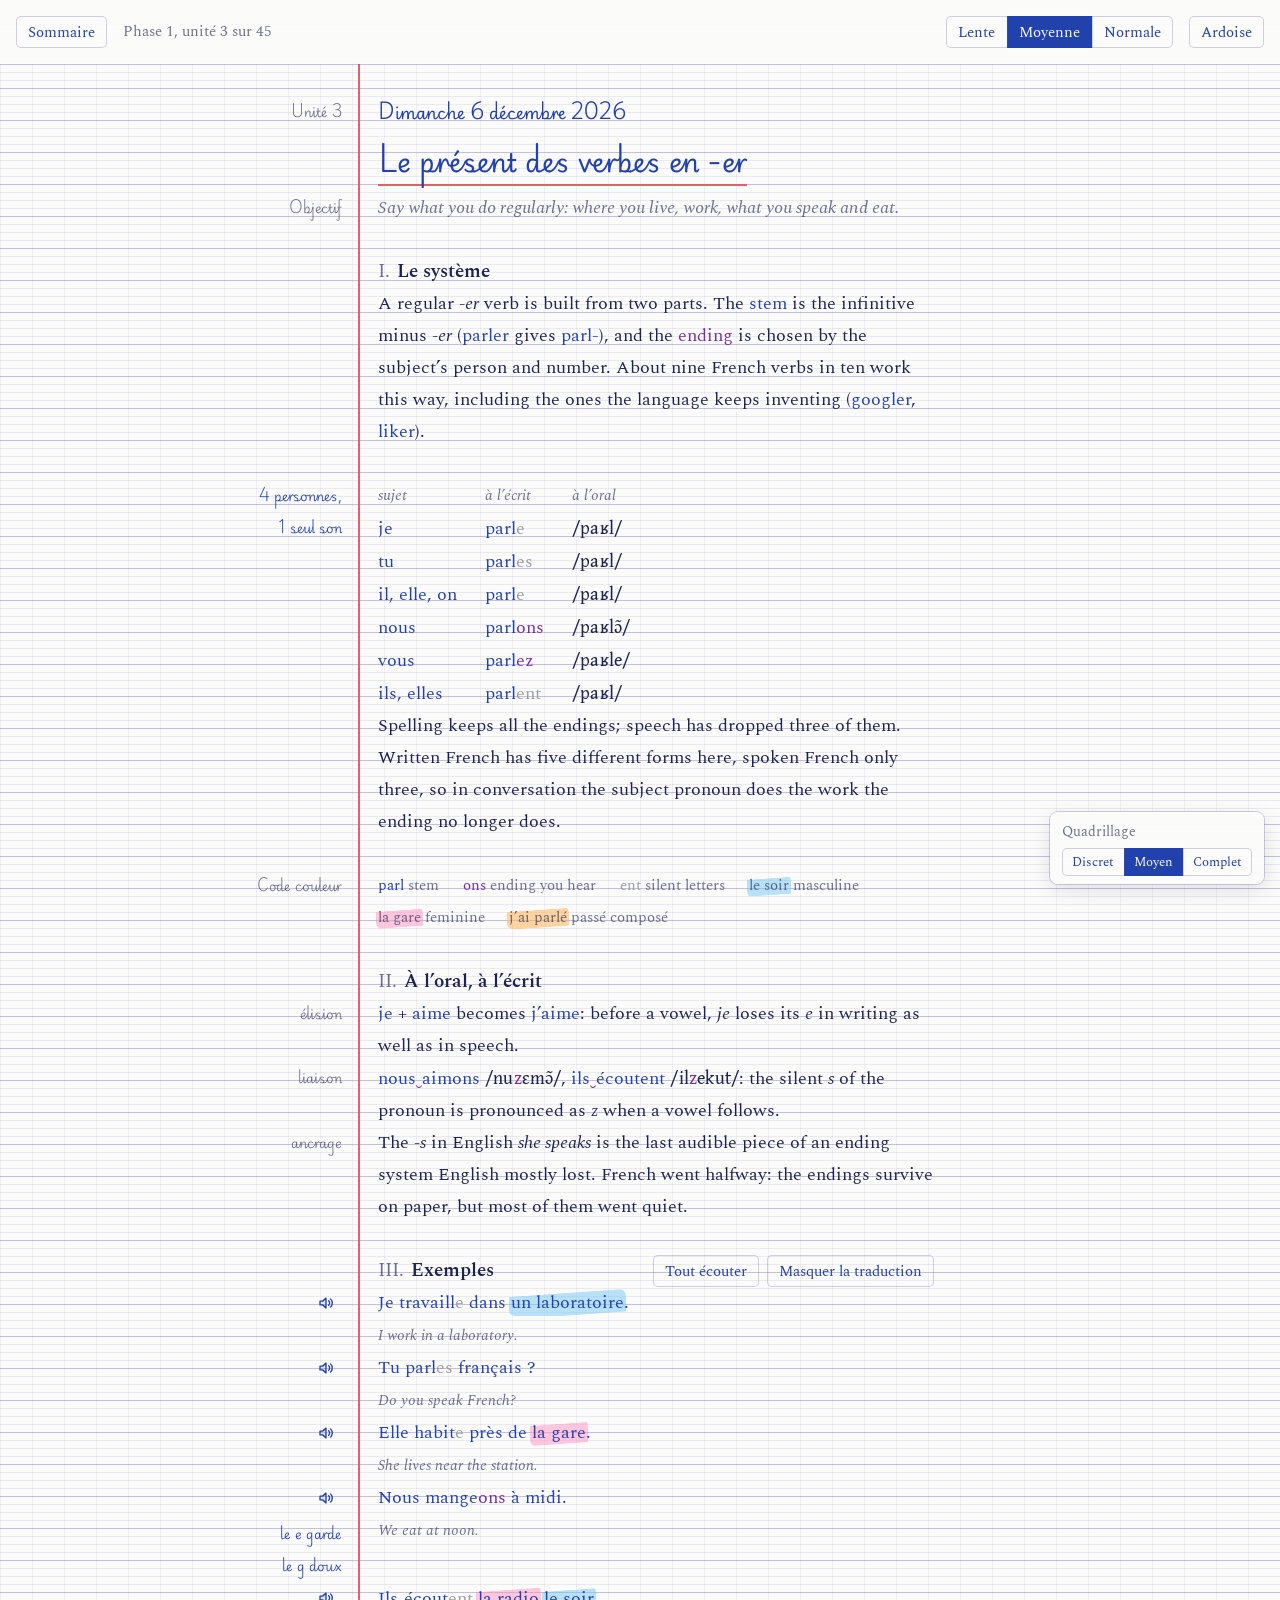
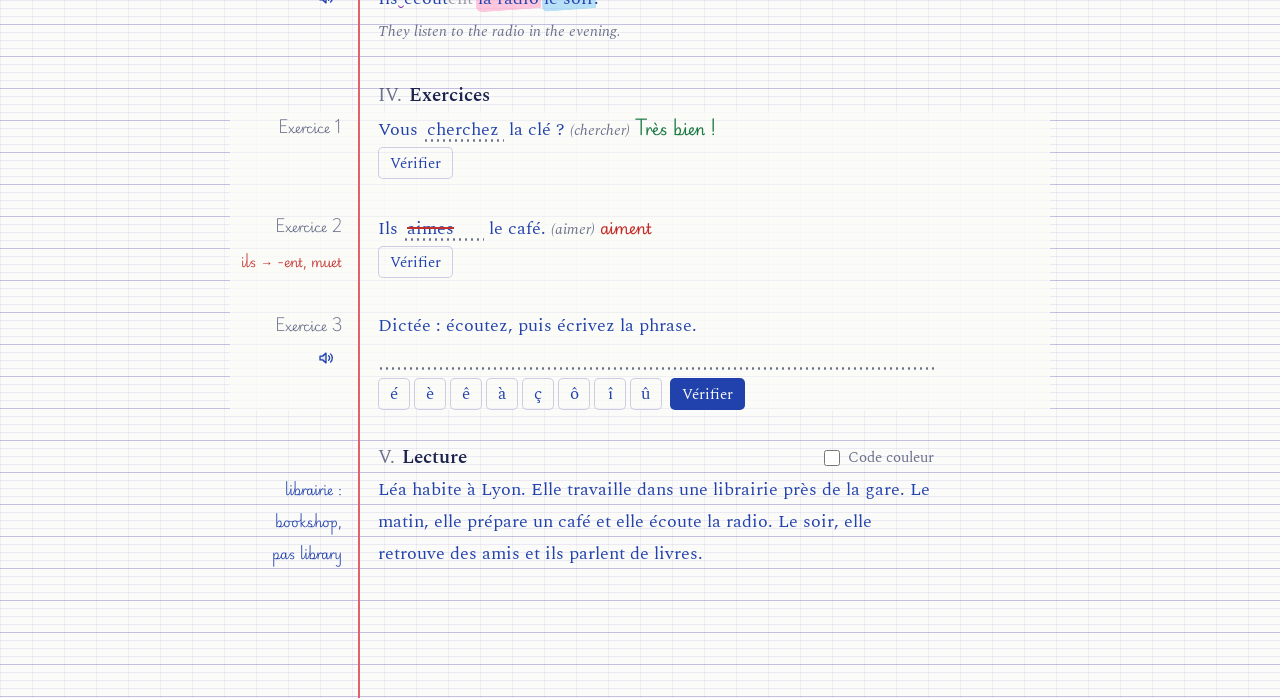
==== design/mockup.html @ 79b9ac94 "Add design system and unit mockup Cahier notebook direction from the design interview: Seyès ruling," ====
<!doctype html>
<html lang="fr">
<head>
<meta charset="utf-8">
<meta name="viewport" content="width=device-width, initial-scale=1, viewport-fit=cover">
<title>Cahier de français</title>
<meta name="claude:viewport-fit-sides" content="cover">
<link rel="preconnect" href="https://fonts.googleapis.com">
<link rel="preconnect" href="https://fonts.gstatic.com" crossorigin>
<link rel="stylesheet" href="https://fonts.googleapis.com/css2?family=Gentium+Book+Plus&family=Playwrite+FR+Moderne:wght@300;400&family=Spectral:ital,wght@0,400;0,600;1,400&display=swap">
<style>
/* Layout: one ruled notebook page. Red margin on the left holds notes and audio; the column to its right holds the lesson.
   Every vertical measure is a multiple of the 32px Seyès interval so writing sits on the ruled lines. */
:root {
  /* paper and ruling */
  --paper: #FBFBF9;
  --rule-strong: rgba(104, 94, 186, .30);
  --rule-thin: rgba(104, 94, 186, .11);
  --rule-vert: rgba(104, 94, 186, .08);
  --margin-line: #E2606A;
  --veil: rgba(251, 251, 249, .78);
  --bar: rgba(251, 251, 249, .96);
  /* inks: morphology layer */
  --ink: #1C244E;          /* blue-black: explanations in English */
  --fr: #2141AC;           /* fountain-pen blue: French text, stems */
  --end: #7A2B9E;          /* violet: endings you hear */
  --mute: #9A9CA5;         /* graphite: letters you do not hear */
  --soft: rgba(28, 36, 78, .64);
  /* corrections */
  --red: #C42F2B;
  --green: #1B7A44;
  /* highlighters: category layer */
  --hl-m: rgba(118, 198, 244, .50);
  --hl-f: rgba(255, 146, 194, .50);
  --hl-pc: rgba(255, 182, 96, .58);
  --hl-imp: rgba(150, 222, 120, .55);
  /* type */
  --cursive: "Playwrite FR Moderne", "Segoe Script", "Snell Roundhand", cursive;
  --text: "Spectral", "Iowan Old Style", Georgia, serif;
  --ipa: "Gentium Book Plus", "Charis SIL", "Doulos SIL", "Lucida Grande", serif;
  --u: 32px;               /* one Seyès interval (heavy line to heavy line) */
  --mw: 128px;             /* margin column */
  --grid-y: 24px;           /* pushes the heavy lines onto the text baseline */
}
@media (prefers-color-scheme: dark) {
  :root:not([data-theme="light"]) {
    --paper: #2C3531;
    --rule-strong: rgba(232, 238, 228, .15);
    --rule-thin: rgba(232, 238, 228, .05);
    --rule-vert: rgba(232, 238, 228, .04);
    --margin-line: rgba(255, 140, 130, .55);
    --veil: rgba(44, 53, 49, .80);
    --bar: rgba(44, 53, 49, .97);
    --ink: #E6E9E1;
    --fr: #B9D2FF;
    --end: #D6B2FF;
    --mute: #7E8A84;
    --soft: rgba(230, 233, 225, .62);
    --red: #FF8C84;
    --green: #9FE3A0;
    --hl-m: rgba(130, 200, 255, .26);
    --hl-f: rgba(255, 150, 200, .26);
    --hl-pc: rgba(255, 190, 110, .28);
    --hl-imp: rgba(150, 230, 130, .24);
    color-scheme: dark;
  }
}
:root[data-theme="dark"] {
  --paper: #2C3531;
  --rule-strong: rgba(232, 238, 228, .15);
  --rule-thin: rgba(232, 238, 228, .05);
  --rule-vert: rgba(232, 238, 228, .04);
  --margin-line: rgba(255, 140, 130, .55);
  --veil: rgba(44, 53, 49, .80);
  --bar: rgba(44, 53, 49, .97);
  --ink: #E6E9E1;
  --fr: #B9D2FF;
  --end: #D6B2FF;
  --mute: #7E8A84;
  --soft: rgba(230, 233, 225, .62);
  --red: #FF8C84;
  --green: #9FE3A0;
  --hl-m: rgba(130, 200, 255, .26);
  --hl-f: rgba(255, 150, 200, .26);
  --hl-pc: rgba(255, 190, 110, .28);
  --hl-imp: rgba(150, 230, 130, .24);
  color-scheme: dark;
}

/* ruling density */
:root[data-grid="discret"] { --rule-thin: transparent; --rule-vert: transparent; }
:root[data-grid="complet"] { --rule-thin: rgba(104, 94, 186, .17); --rule-vert: rgba(104, 94, 186, .14); }

* { box-sizing: border-box; }
body {
  margin: 0;
  background-color: var(--paper);
  background-image:
    linear-gradient(to bottom, var(--rule-strong) 1px, transparent 1px),
    linear-gradient(to bottom, var(--rule-thin) 1px, transparent 1px),
    linear-gradient(to right, var(--rule-vert) 1px, transparent 1px);
  background-size: 100% var(--u), 100% 8px, var(--u) 100%;
  background-position: 0 var(--grid-y), 0 var(--grid-y), 0 0;
  color: var(--ink);
  font: 18px/var(--u) var(--text);
  font-feature-settings: "kern", "liga";
  padding-left: max(16px, env(safe-area-inset-left, 0px));
  padding-right: max(16px, env(safe-area-inset-right, 0px));
  -webkit-font-smoothing: antialiased;
}
body::before { content: ""; position: fixed; inset: 0 0 auto; height: env(safe-area-inset-top, 0px); z-index: 10; background: var(--bar); }

/* top bar */
.bar {
  position: sticky; top: env(safe-area-inset-top, 0px); z-index: 5;
  height: calc(var(--u) * 2);
  margin-inline: calc(-1 * max(16px, env(safe-area-inset-left, 0px))) calc(-1 * max(16px, env(safe-area-inset-right, 0px)));
  padding-inline: max(16px, env(safe-area-inset-left, 0px)) max(16px, env(safe-area-inset-right, 0px));
  background: var(--bar);
  box-shadow: 0 1px 0 var(--rule-strong);
  display: flex; align-items: center; gap: 16px;
}
.bar .where { flex: 1; min-width: 0; color: var(--soft); font-size: 15px; white-space: nowrap; overflow: hidden; text-overflow: ellipsis; }
.seg { display: inline-flex; border-radius: 5px; box-shadow: inset 0 0 0 1px var(--rule-strong); }
.seg button { border-radius: 0; box-shadow: none; }
.seg button + button { box-shadow: inset 1px 0 0 var(--rule-strong); }
.seg button[aria-pressed="true"] { color: var(--paper); background: var(--fr); }

button {
  font: 15px/1 var(--text); color: var(--fr);
  height: 32px; padding: 0 12px;
  background: transparent; border: 0; border-radius: 5px;
  box-shadow: inset 0 0 0 1px var(--rule-strong);
  cursor: pointer;
}
button:hover { background: var(--hl-m); }
button:focus-visible, input:focus-visible { outline: 2px solid var(--fr); outline-offset: 2px; }
button.primary { background: var(--fr); color: var(--paper); box-shadow: none; }
button.primary:hover { filter: brightness(1.12); }

/* page */
.sheet { max-width: 820px; margin: 0 auto; position: relative; padding-block: var(--u) calc(var(--u) * 4); }
.sheet::before { content: ""; position: absolute; top: 0; bottom: 0; left: var(--mw); width: 1.5px; background: var(--margin-line); }
.row { display: grid; grid-template-columns: var(--mw) minmax(0, 1fr); }
.row > .marge { padding-right: 16px; text-align: right; }
.row > .txt { padding-left: 20px; min-width: 0; max-width: 64ch; }
.gap { height: var(--u); }

.note { font: 300 12.5px/var(--u) var(--cursive); color: var(--soft); display: block; }
.note.fr { color: var(--fr); }

.date { font: 400 16px/var(--u) var(--cursive); color: var(--fr); margin: 0; }
h1 {
  font: 400 26px/calc(var(--u) * 2) var(--cursive); color: var(--fr);
  margin: 0; text-wrap: balance;
}
h1 span { background-image: linear-gradient(var(--margin-line), var(--margin-line)); background-size: 100% 2px; background-position: 0 92%; background-repeat: no-repeat; padding-bottom: 2px; }
h2 { font: 600 19px/var(--u) var(--text); margin: 0; color: var(--ink); }
h2 .num { color: var(--soft); font-weight: 400; margin-right: .35em; }
p { margin: 0; }
p + p { margin-top: var(--u); }
em { font-style: italic; }
.lead { font-style: italic; color: var(--soft); }

/* French text and morphology inks */
.f { color: var(--fr); }
.st { color: var(--fr); }
.en { color: var(--end); }
.mu { color: var(--mute); }
.ipa { font-family: var(--ipa); color: var(--ink); letter-spacing: .01em; }
.li { color: var(--end); font-family: var(--ipa); }
/* highlighters: category layer */
.hm, .hf, .hpc, .himp {
  padding: 0 2px; margin: 0 -2px;
  border-radius: 3px 7px 4px 6px;
  -webkit-box-decoration-break: clone; box-decoration-break: clone;
}
.hm { background: linear-gradient(176deg, transparent 22%, var(--hl-m) 24%, var(--hl-m) 86%, transparent 88%); }
.hf { background: linear-gradient(176deg, transparent 22%, var(--hl-f) 24%, var(--hl-f) 86%, transparent 88%); }
.hpc { background: linear-gradient(176deg, transparent 22%, var(--hl-pc) 24%, var(--hl-pc) 86%, transparent 88%); }
.himp { background: linear-gradient(176deg, transparent 22%, var(--hl-imp) 24%, var(--hl-imp) 86%, transparent 88%); }
.plain .hm, .plain .hf { background: none; }
.plain .en, .plain .mu, .plain .st { color: inherit; }

/* paradigm table */
.tbl-wrap { overflow-x: auto; }
table { border-collapse: collapse; font-size: 18px; }
td, th { height: var(--u); padding: 0 28px 0 0; text-align: left; vertical-align: baseline; white-space: nowrap; }
th { font-weight: 400; font-style: italic; color: var(--soft); font-size: 15px; }
td.pr { color: var(--fr); }

/* legend */
.legend { display: flex; flex-wrap: wrap; column-gap: 24px; font-size: 15px; color: var(--soft); }
.legend span { white-space: nowrap; }

/* examples */
.ex .fr-line { color: var(--fr); }
.ex .gl { color: var(--soft); font-size: 15px; font-style: italic; }
.hide-gloss .gl { visibility: hidden; }
.say {
  width: 32px; padding: 0; display: inline-grid; place-items: center;
  box-shadow: none; color: var(--fr);
}
.say svg { width: 18px; height: 18px; }
.say.playing { background: var(--hl-m); }

/* exercises: quiet the ruling so the task stands out */
.calme { background: var(--veil); }
.task { color: var(--fr); }
.task .hint { color: var(--soft); font-style: italic; font-size: 15px; }
.blank {
  font: 18px/var(--u) var(--text); color: var(--fr);
  width: 9ch; height: var(--u); padding: 0 4px;
  border: 0; border-radius: 0; background: transparent;
  background-image: radial-gradient(circle, var(--soft) 1px, transparent 1.4px);
  background-size: 6px 3px; background-repeat: repeat-x; background-position: 0 25px;
}
.blank.wide { width: 100%; }
.blank.wrong { text-decoration: line-through; text-decoration-color: var(--red); text-decoration-thickness: 2px; }
.mark { font: 400 15px/var(--u) var(--cursive); white-space: nowrap; }
.mark.ok { color: var(--green); }
.mark.ko { color: var(--red); }
.mark.near { color: var(--end); }
.mark { display: inline-block; clip-path: inset(0 0 0 0); }
.mark.writing { animation: write .7s steps(14, end) both; }
@keyframes write { from { clip-path: inset(0 100% 0 0); } to { clip-path: inset(0 0 0 0); } }
@media (prefers-reduced-motion: reduce) { .mark.writing { animation: none; } }
.marge .mark { font-size: 12.5px; font-weight: 300; display: block; white-space: normal; line-height: var(--u); }
.actions { display: flex; flex-wrap: wrap; gap: 8px; align-items: center; height: auto; }
.accents { display: flex; flex-wrap: wrap; gap: 4px; }
.accents button { width: 32px; padding: 0; font-size: 17px; }

/* reading */
.reading { color: var(--fr); }
.toggle { font-size: 15px; color: var(--soft); display: inline-flex; gap: 8px; align-items: center; cursor: pointer; }
.toggle input { accent-color: var(--fr); width: 16px; height: 16px; margin: 0; }

/* mockup settings */
.reglages {
  position: fixed; z-index: 6;
  right: max(16px, env(safe-area-inset-right, 0px));
  bottom: calc(16px + env(safe-area-inset-bottom, 0px));
  background: var(--bar); border-radius: 8px;
  box-shadow: 0 0 0 1px var(--rule-strong), 0 6px 20px rgba(20, 24, 50, .12);
  padding: 8px 12px; display: flex; flex-direction: column; gap: 4px;
  font-size: 14px; line-height: 24px; color: var(--soft);
}
.reglages .seg button { font-size: 13px; height: 28px; padding: 0 10px; }

@media (max-width: 640px) {
  :root { --mw: 0px; }
  body { font-size: 17px; }
  .sheet::before { left: -4px; }
  .row { grid-template-columns: minmax(0, 1fr); }
  .row > .txt { padding-left: 8px; }
  .row > .marge { grid-row: 1; text-align: left; padding: 0 0 0 8px; }
  .row > .marge:empty { display: none; }
  .reglages { position: static; margin: 0 0 var(--u); width: max-content; max-width: 100%; }
  .bar .where { display: none; }
  .bar { gap: 8px; }
  .bar button { padding: 0 9px; font-size: 14px; }
  h1 { font-size: 22px; }
}
</style>
</head>
<body>
<header class="bar">
  <button id="sommaire" type="button" title="Liste des unités">Sommaire</button>
  <span class="where">Phase 1, unité 3 sur 45</span>
  <div class="seg" role="group" aria-label="Vitesse de lecture">
    <button type="button" data-rate="0.7" aria-pressed="false">Lente</button>
    <button type="button" data-rate="0.85" aria-pressed="true">Moyenne</button>
    <button type="button" data-rate="1" aria-pressed="false">Normale</button>
  </div>
  <button id="theme" type="button">Ardoise</button>
</header>

<main class="sheet">
  <div class="row"><div class="marge"><span class="note">Unité 3</span></div><div class="txt"><p class="date" id="date">Vendredi 6 novembre 2026</p></div></div>
  <div class="row"><div class="marge"></div><div class="txt"><h1><span>Le présent des verbes en -er</span></h1></div></div>
  <div class="row"><div class="marge"><span class="note">Objectif</span></div><div class="txt"><p class="lead">Say what you do regularly: where you live, work, what you speak and eat.</p></div></div>

  <div class="gap"></div>
  <div class="row"><div class="marge"></div><div class="txt"><h2><span class="num">I.</span>Le système</h2></div></div>
  <div class="row"><div class="marge"></div><div class="txt">
    <p>A regular <em>-er</em> verb is built from two parts. The <span class="st">stem</span> is the infinitive minus <em>-er</em> (<span class="f">parler</span> gives <span class="st">parl-</span>), and the <span class="en">ending</span> is chosen by the subject’s person and number. About nine French verbs in ten work this way, including the ones the language keeps inventing (<span class="f">googler</span>, <span class="f">liker</span>).</p>
  </div></div>
  <div class="gap"></div>
  <div class="row"><div class="marge"><span class="note fr">4 personnes,<br>1 seul son</span></div><div class="txt">
    <div class="tbl-wrap"><table>
      <thead><tr><th scope="col">sujet</th><th scope="col">à l’écrit</th><th scope="col">à l’oral</th></tr></thead>
      <tbody>
        <tr><td class="pr">je</td><td><span class="st">parl</span><span class="mu">e</span></td><td class="ipa">/paʁl/</td></tr>
        <tr><td class="pr">tu</td><td><span class="st">parl</span><span class="mu">es</span></td><td class="ipa">/paʁl/</td></tr>
        <tr><td class="pr">il, elle, on</td><td><span class="st">parl</span><span class="mu">e</span></td><td class="ipa">/paʁl/</td></tr>
        <tr><td class="pr">nous</td><td><span class="st">parl</span><span class="en">ons</span></td><td class="ipa">/paʁlɔ̃/</td></tr>
        <tr><td class="pr">vous</td><td><span class="st">parl</span><span class="en">ez</span></td><td class="ipa">/paʁle/</td></tr>
        <tr><td class="pr">ils, elles</td><td><span class="st">parl</span><span class="mu">ent</span></td><td class="ipa">/paʁl/</td></tr>
      </tbody>
    </table></div>
  </div></div>
  <div class="row"><div class="marge"></div><div class="txt">
    <p>Spelling keeps all the endings; speech has dropped three of them. Written French has five different forms here, spoken French only three, so in conversation the subject pronoun does the work the ending no longer does.</p>
  </div></div>
  <div class="gap"></div>
  <div class="row"><div class="marge"><span class="note">Code couleur</span></div><div class="txt">
    <div class="legend">
      <span><span class="st">parl</span> stem</span>
      <span><span class="en">ons</span> ending you hear</span>
      <span><span class="mu">ent</span> silent letters</span>
      <span><span class="hm">le soir</span> masculine</span>
      <span><span class="hf">la gare</span> feminine</span>
      <span><span class="hpc">j’ai parlé</span> passé composé</span>
    </div>
  </div></div>

  <div class="gap"></div>
  <div class="row"><div class="marge"></div><div class="txt"><h2><span class="num">II.</span>À l’oral, à l’écrit</h2></div></div>
  <div class="row"><div class="marge"><span class="note">élision</span></div><div class="txt">
    <p><span class="f">je</span> + <span class="f">aime</span> becomes <span class="f">j’aime</span>: before a vowel, <em>je</em> loses its <em>e</em> in writing as well as in speech.</p>
  </div></div>
  <div class="row"><div class="marge"><span class="note">liaison</span></div><div class="txt">
    <p><span class="f">nous<span class="li">‿</span>aimons</span> <span class="ipa">/nu<span class="li">z</span>ɛmɔ̃/</span>, <span class="f">ils<span class="li">‿</span>écoutent</span> <span class="ipa">/il<span class="li">z</span>ekut/</span>: the silent <em>s</em> of the pronoun is pronounced as <em>z</em> when a vowel follows.</p>
  </div></div>
  <div class="row"><div class="marge"><span class="note">ancrage</span></div><div class="txt">
    <p>The <em>-s</em> in English <em>she speaks</em> is the last audible piece of an ending system English mostly lost. French went halfway: the endings survive on paper, but most of them went quiet.</p>
  </div></div>

  <div class="gap"></div>
  <div class="row"><div class="marge"></div><div class="txt" style="display:flex;flex-wrap:wrap;gap:12px;align-items:center;justify-content:space-between">
    <h2><span class="num">III.</span>Exemples</h2>
    <span style="display:flex;gap:8px"><button type="button" id="ecouter-tout">Tout écouter</button><button type="button" id="gloss">Masquer la traduction</button></span>
  </div></div>
  <div id="exemples">
    <div class="row ex"><div class="marge"><button class="say" type="button" aria-label="Écouter"></button></div><div class="txt">
      <span class="fr-line" data-say>Je <span class="st">travaill</span><span class="mu">e</span> dans <span class="hm">un laboratoire</span>.</span><br><span class="gl">I work in a laboratory.</span></div></div>
    <div class="row ex"><div class="marge"><button class="say" type="button" aria-label="Écouter"></button></div><div class="txt">
      <span class="fr-line" data-say>Tu <span class="st">parl</span><span class="mu">es</span> français ?</span><br><span class="gl">Do you speak French?</span></div></div>
    <div class="row ex"><div class="marge"><button class="say" type="button" aria-label="Écouter"></button></div><div class="txt">
      <span class="fr-line" data-say>Elle <span class="st">habit</span><span class="mu">e</span> près de <span class="hf">la gare</span>.</span><br><span class="gl">She lives near the station.</span></div></div>
    <div class="row ex"><div class="marge"><button class="say" type="button" aria-label="Écouter"></button><span class="note fr">le e garde<br>le g doux</span></div><div class="txt">
      <span class="fr-line" data-say>Nous <span class="st">mange</span><span class="en">ons</span> à midi.</span><br><span class="gl">We eat at noon.</span></div></div>
    <div class="row ex"><div class="marge"><button class="say" type="button" aria-label="Écouter"></button></div><div class="txt">
      <span class="fr-line" data-say>Ils<span class="li">‿</span><span class="st">écout</span><span class="mu">ent</span> <span class="hf">la radio</span> <span class="hm">le soir</span>.</span><br><span class="gl">They listen to the radio in the evening.</span></div></div>
  </div>

  <div class="gap"></div>
  <div class="row"><div class="marge"></div><div class="txt"><h2><span class="num">IV.</span>Exercices</h2></div></div>
  <div class="calme">
    <div class="row"><div class="marge"><span class="note">Exercice 1</span></div><div class="txt">
      <div class="task">Vous <input class="blank" id="q1" aria-label="Réponse, exercice 1" value="cherchez" autocomplete="off" spellcheck="false"> la clé ? <span class="hint">(chercher)</span> <span id="r1"></span></div>
    </div></div>
    <div class="row"><div class="marge" id="m1"></div><div class="txt"><div class="actions"><button type="button" data-check="1">Vérifier</button></div></div></div>
    <div class="gap"></div>
    <div class="row"><div class="marge"><span class="note">Exercice 2</span></div><div class="txt">
      <div class="task">Ils <input class="blank" id="q2" aria-label="Réponse, exercice 2" value="aimes" autocomplete="off" spellcheck="false"> le café. <span class="hint">(aimer)</span> <span id="r2"></span></div>
    </div></div>
    <div class="row"><div class="marge" id="m2"></div><div class="txt"><div class="actions"><button type="button" data-check="2">Vérifier</button></div></div></div>
    <div class="gap"></div>
    <div class="row"><div class="marge"><span class="note">Exercice 3</span></div><div class="txt">
      <div class="task">Dictée : écoutez, puis écrivez la phrase.</div>
    </div></div>
    <div class="row"><div class="marge"><button class="say" type="button" id="dictee-say" aria-label="Écouter la dictée"></button></div><div class="txt">
      <input class="blank wide" id="q3" aria-label="Réponse, dictée" placeholder="" autocomplete="off" spellcheck="false">
    </div></div>
    <div class="row"><div class="marge" id="m3"></div><div class="txt">
      <div class="actions"><div class="accents" aria-label="Accents">
        <button type="button">é</button><button type="button">è</button><button type="button">ê</button><button type="button">à</button><button type="button">ç</button><button type="button">ô</button><button type="button">î</button><button type="button">û</button>
      </div><button type="button" class="primary" data-check="3">Vérifier</button><span id="r3"></span></div>
    </div></div>
  </div>

  <div class="gap"></div>
  <div class="row"><div class="marge"></div><div class="txt" style="display:flex;flex-wrap:wrap;gap:12px;align-items:center;justify-content:space-between">
    <h2><span class="num">V.</span>Lecture</h2>
    <label class="toggle"><input type="checkbox" id="code-lecture"> Code couleur</label>
  </div></div>
  <div class="row"><div class="marge"><span class="note fr">librairie :<br>bookshop,<br>pas library</span></div><div class="txt">
    <p class="reading plain" id="lecture">Léa <span class="st">habit</span><span class="mu">e</span> à Lyon. Elle <span class="st">travaill</span><span class="mu">e</span> dans <span class="hf">une librairie</span> près de <span class="hf">la gare</span>. <span class="hm">Le matin</span>, elle <span class="st">prépar</span><span class="mu">e</span> <span class="hm">un café</span> et elle <span class="st">écout</span><span class="mu">e</span> <span class="hf">la radio</span>. <span class="hm">Le soir</span>, elle <span class="st">retrouv</span><span class="mu">e</span> des amis et ils <span class="st">parl</span><span class="mu">ent</span> de livres.</p>
  </div></div>
</main>

<div class="reglages" aria-label="Réglages de la maquette">
  <span>Quadrillage</span>
  <div class="seg" role="group" aria-label="Quadrillage">
    <button type="button" data-grid="discret" aria-pressed="false">Discret</button>
    <button type="button" data-grid="moyen" aria-pressed="true">Moyen</button>
    <button type="button" data-grid="complet" aria-pressed="false">Complet</button>
  </div>
</div>

<script>
(function () {
  var root = document.documentElement;
  var speaker = '<svg viewBox="0 0 24 24" fill="none" stroke="currentColor" stroke-width="1.8" stroke-linecap="round" stroke-linejoin="round" aria-hidden="true"><path d="M4 9.5h3.5L12 5.5v13l-4.5-4H4z" fill="currentColor" fill-opacity=".12"/><path d="M15.5 9a4 4 0 0 1 0 6"/><path d="M18 6.5a7.5 7.5 0 0 1 0 11"/></svg>';
  document.querySelectorAll('.say').forEach(function (b) { b.innerHTML = speaker; });

  /* date, written the French way */
  var jours = ['dimanche','lundi','mardi','mercredi','jeudi','vendredi','samedi'];
  var mois = ['janvier','février','mars','avril','mai','juin','juillet','août','septembre','octobre','novembre','décembre'];
  var d = new Date();
  var j = jours[d.getDay()];
  document.getElementById('date').textContent = j.charAt(0).toUpperCase() + j.slice(1) + ' ' + (d.getDate() === 1 ? '1er' : d.getDate()) + ' ' + mois[d.getMonth()] + ' ' + d.getFullYear();

  /* theme */
  var themeBtn = document.getElementById('theme');
  function isDark() {
    var t = root.getAttribute('data-theme');
    if (t) return t === 'dark';
    return window.matchMedia && window.matchMedia('(prefers-color-scheme: dark)').matches;
  }
  function syncTheme() { themeBtn.textContent = isDark() ? 'Cahier' : 'Ardoise'; }
  themeBtn.addEventListener('click', function () { root.setAttribute('data-theme', isDark() ? 'light' : 'dark'); syncTheme(); });
  syncTheme();

  /* grid density */
  document.querySelectorAll('[data-grid]').forEach(function (b) {
    b.addEventListener('click', function () {
      root.setAttribute('data-grid', b.dataset.grid);
      document.querySelectorAll('[data-grid]').forEach(function (o) { o.setAttribute('aria-pressed', String(o === b)); });
    });
  });

  /* speech */
  var rate = 0.85, voice = null;
  function pickVoice() {
    if (!('speechSynthesis' in window)) return;
    var vs = speechSynthesis.getVoices().filter(function (v) { return /^fr/i.test(v.lang); });
    voice = vs.find(function (v) { return v.lang === 'fr-FR' && /premium|enhanced|amélie|thomas|google/i.test(v.name); })
         || vs.find(function (v) { return v.lang === 'fr-FR'; }) || vs[0] || null;
  }
  if ('speechSynthesis' in window) { pickVoice(); speechSynthesis.onvoiceschanged = pickVoice; }
  function say(text, btn, onend) {
    if (!('speechSynthesis' in window)) { return; }
    speechSynthesis.cancel();
    var u = new SpeechSynthesisUtterance(text);
    u.lang = 'fr-FR'; u.rate = rate; if (voice) u.voice = voice;
    if (btn) { btn.classList.add('playing'); }
    u.onend = u.onerror = function () { if (btn) btn.classList.remove('playing'); if (onend) onend(); };
    speechSynthesis.speak(u);
  }
  document.querySelectorAll('[data-rate]').forEach(function (b) {
    b.addEventListener('click', function () {
      rate = parseFloat(b.dataset.rate);
      document.querySelectorAll('[data-rate]').forEach(function (o) { o.setAttribute('aria-pressed', String(o === b)); });
    });
  });
  var lines = Array.prototype.slice.call(document.querySelectorAll('#exemples .row'));
  lines.forEach(function (row) {
    var btn = row.querySelector('.say'), line = row.querySelector('[data-say]');
    btn.addEventListener('click', function () { say(line.textContent.replace('‿', ' '), btn); });
  });
  document.getElementById('ecouter-tout').addEventListener('click', function () {
    var i = 0;
    (function next() {
      if (i >= lines.length) return;
      var row = lines[i++];
      say(row.querySelector('[data-say]').textContent.replace('‿', ' '), row.querySelector('.say'), function () { setTimeout(next, 700); });
    })();
  });
  var glossBtn = document.getElementById('gloss');
  glossBtn.addEventListener('click', function () {
    var ex = document.getElementById('exemples');
    ex.classList.toggle('hide-gloss');
    glossBtn.textContent = ex.classList.contains('hide-gloss') ? 'Afficher la traduction' : 'Masquer la traduction';
  });
  var dictee = 'Nous écoutons la radio le soir.';
  document.getElementById('dictee-say').addEventListener('click', function () { say(dictee, this); });

  /* reading colour code */
  document.getElementById('code-lecture').addEventListener('change', function () {
    document.getElementById('lecture').classList.toggle('plain', !this.checked);
  });

  /* accent bar writes into the last focused answer */
  var lastInput = document.getElementById('q3');
  document.querySelectorAll('.blank').forEach(function (i) { i.addEventListener('focus', function () { lastInput = i; }); });
  document.querySelectorAll('.accents button').forEach(function (b) {
    b.addEventListener('mousedown', function (e) { e.preventDefault(); });
    b.addEventListener('click', function () {
      var i = lastInput, s = i.selectionStart == null ? i.value.length : i.selectionStart, e = i.selectionEnd == null ? s : i.selectionEnd;
      i.value = i.value.slice(0, s) + b.textContent + i.value.slice(e);
      i.focus(); i.setSelectionRange(s + 1, s + 1);
    });
  });

  /* answer checking: exact, accents only, or wrong */
  function norm(s) { return s.normalize('NFC').toLowerCase().replace(/[’`]/g, "'").replace(/\s+([?!.,;:])/g, '$1').replace(/[.!?…]+$/, '').replace(/\s+/g, ' ').trim(); }
  function bare(s) { return s.normalize('NFD').replace(/[̀-ͯ]/g, ''); }
  var items = {
    1: { ok: ['cherchez'], note: '' },
    2: { ok: ['aiment'], note: 'ils → -ent, muet' },
    3: { ok: [dictee], note: 'nous → -ons' }
  };
  function verdict(val, ok) {
    var v = norm(val);
    if (ok.some(function (a) { return norm(a) === v; })) return 'ok';
    if (ok.some(function (a) { return bare(norm(a)) === bare(v); })) return 'near';
    return 'ko';
  }
  function show(n, animate) {
    var input = document.getElementById('q' + n), res = document.getElementById('r' + n), m = document.getElementById('m' + n);
    var it = items[n], v = verdict(input.value, it.ok);
    input.classList.toggle('wrong', v === 'ko');
    var cls = 'mark ' + v + (animate ? ' writing' : '');
    if (v === 'ok') { res.innerHTML = '<span class="' + cls + '">Très bien !</span>'; m.innerHTML = ''; }
    else if (v === 'near') { res.innerHTML = '<span class="' + cls + '">Presque : ' + it.ok[0] + '</span>'; m.innerHTML = '<span class="mark near">attention aux accents</span>'; }
    else { res.innerHTML = '<span class="' + cls + '">' + it.ok[0] + '</span>'; m.innerHTML = it.note ? '<span class="mark ko">' + it.note + '</span>' : ''; }
  }
  document.querySelectorAll('[data-check]').forEach(function (b) {
    b.addEventListener('click', function () {
      var n = b.dataset.check, input = document.getElementById('q' + n);
      if (!input.value.trim()) { document.getElementById('r' + n).innerHTML = '<span class="mark near">Écrivez une réponse d’abord.</span>'; input.focus(); return; }
      show(n, true);
    });
    var n = b.dataset.check, input = document.getElementById('q' + n);
    input.addEventListener('keydown', function (e) { if (e.key === 'Enter') b.click(); });
  });
  show(1, false); show(2, false);
})();
</script>
</body>
</html>
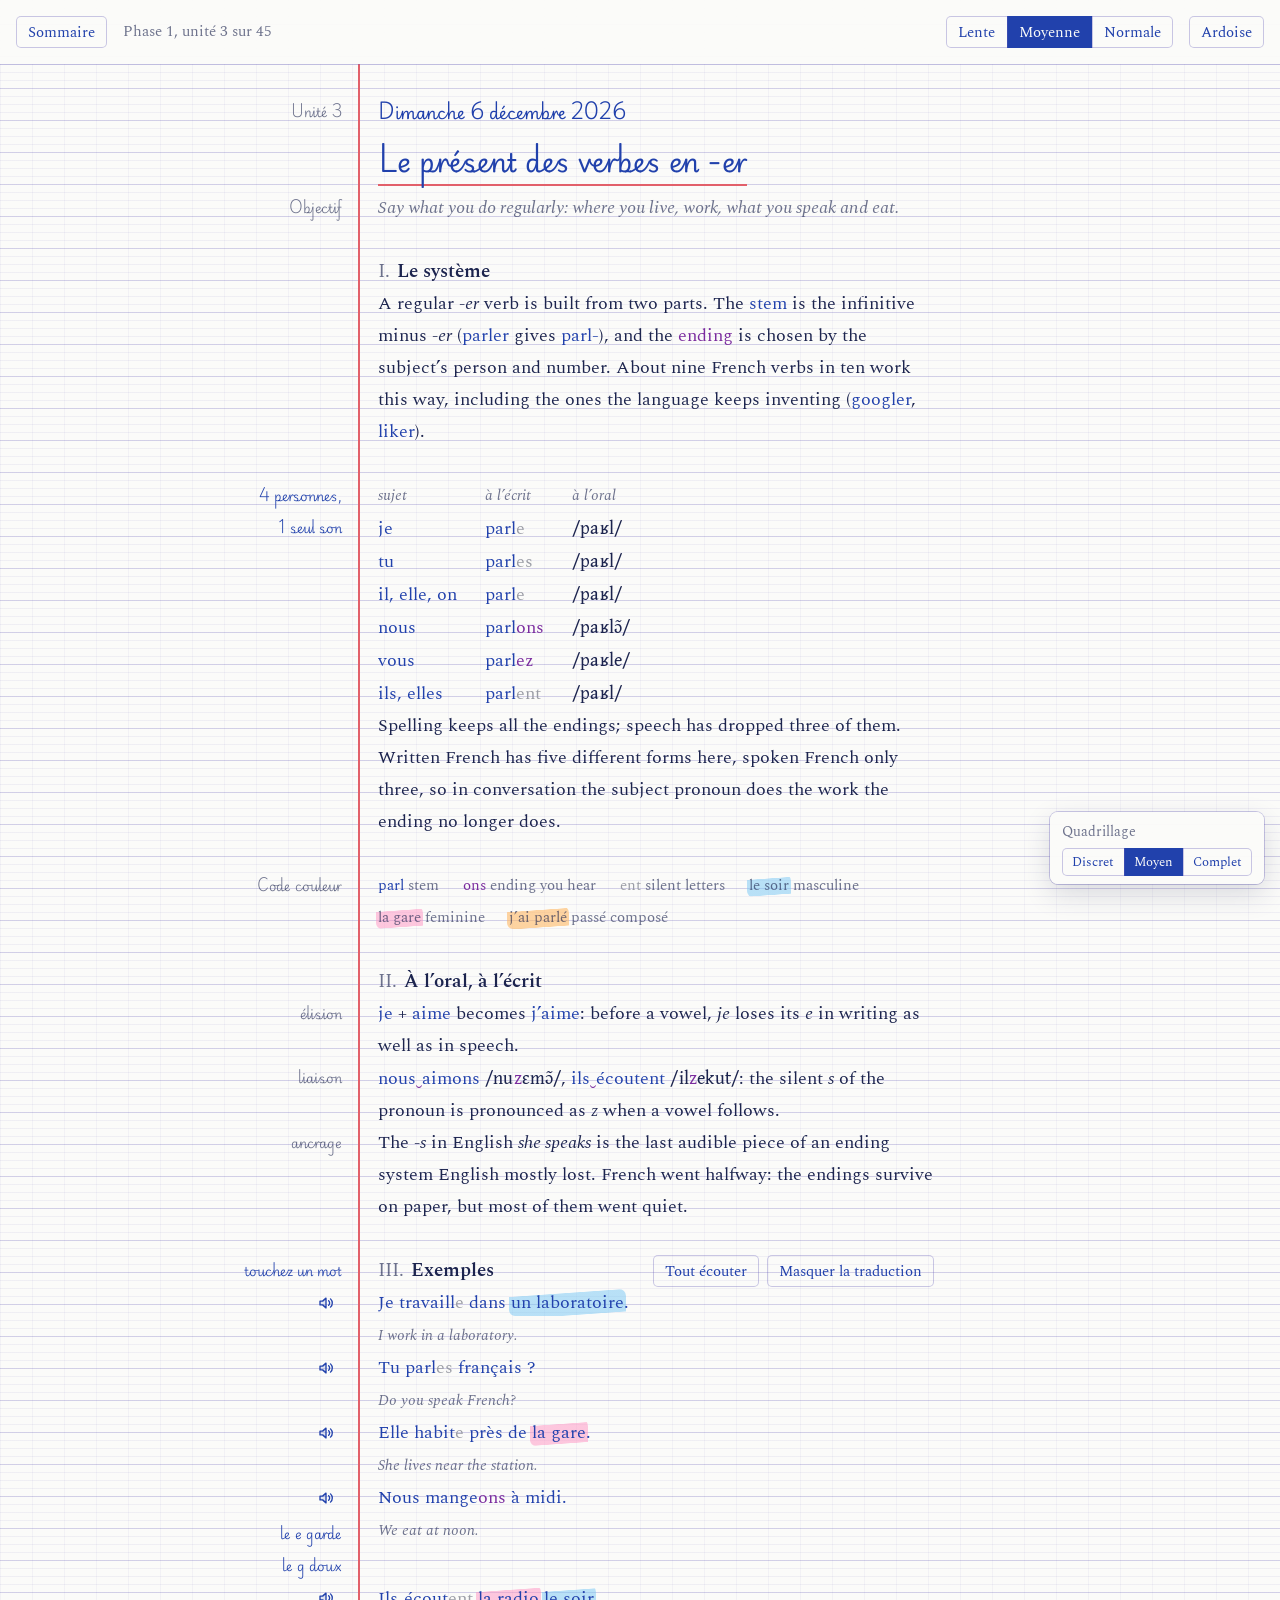
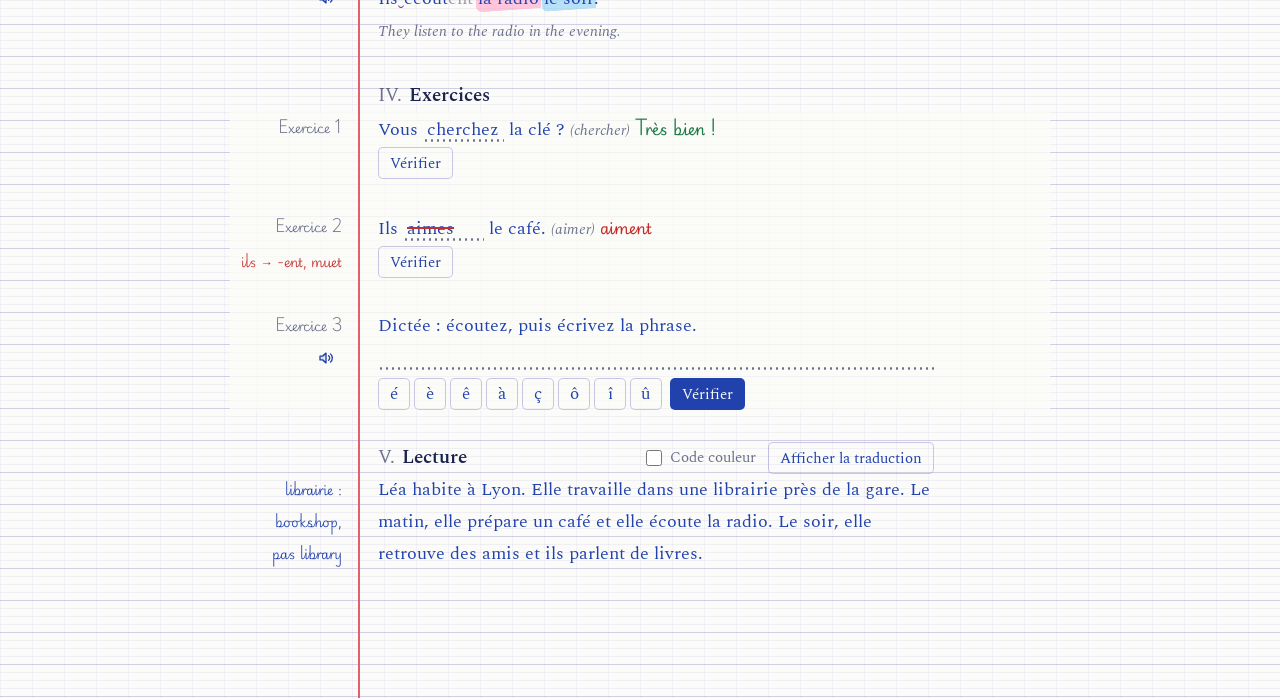
==== commit 7b2bebaa: "Build v0.1: overview, study page and units F1 to 3 - Study page (index.html, assets/): overview of t" ====
--- a/design/mockup.html
+++ b/design/mockup.html
@@ -3,7 +3,7 @@
 <head>
 <meta charset="utf-8">
 <meta name="viewport" content="width=device-width, initial-scale=1, viewport-fit=cover">
-<title>Cahier de français</title>
+<title>Maquette du cahier</title>
 <meta name="claude:viewport-fit-sides" content="cover">
 <link rel="preconnect" href="https://fonts.googleapis.com">
 <link rel="preconnect" href="https://fonts.gstatic.com" crossorigin>
@@ -14,12 +14,17 @@
 :root {
   /* paper and ruling */
   --paper: #FBFBF9;
-  --rule-strong: rgba(104, 94, 186, .30);
-  --rule-thin: rgba(104, 94, 186, .11);
-  --rule-vert: rgba(104, 94, 186, .08);
+  --rule-strong: rgba(104, 94, 186, .22);
+  --rule-thin: rgba(104, 94, 186, .08);
+  --rule-vert: rgba(104, 94, 186, .06);
+  --rule-thin-full: rgba(104, 94, 186, .13);
+  --rule-vert-full: rgba(104, 94, 186, .11);
   --margin-line: #E2606A;
   --veil: rgba(251, 251, 249, .78);
   --bar: rgba(251, 251, 249, .96);
+  --ctl: rgba(104, 94, 186, .34);         /* outlines of controls */
+  --card: #FFFFFF;                         /* fiche bristol */
+  --shadow: 0 10px 28px rgba(28, 36, 78, .16), 0 1px 0 rgba(28, 36, 78, .06);
   /* inks: morphology layer */
   --ink: #1C244E;          /* blue-black: explanations in English */
   --fr: #2141AC;           /* fountain-pen blue: French text, stems */
@@ -44,13 +49,18 @@
 }
 @media (prefers-color-scheme: dark) {
   :root:not([data-theme="light"]) {
-    --paper: #2C3531;
+    --paper: #1C2220;
     --rule-strong: rgba(232, 238, 228, .15);
     --rule-thin: rgba(232, 238, 228, .05);
     --rule-vert: rgba(232, 238, 228, .04);
+    --rule-thin-full: rgba(232, 238, 228, .09);
+    --rule-vert-full: rgba(232, 238, 228, .08);
     --margin-line: rgba(255, 140, 130, .55);
-    --veil: rgba(44, 53, 49, .80);
-    --bar: rgba(44, 53, 49, .97);
+    --veil: rgba(28, 34, 32, .82);
+    --bar: rgba(28, 34, 32, .97);
+    --ctl: rgba(232, 238, 228, .24);
+    --card: #262D2A;
+    --shadow: 0 12px 32px rgba(0, 0, 0, .55), 0 0 0 1px rgba(232, 238, 228, .08);
     --ink: #E6E9E1;
     --fr: #B9D2FF;
     --end: #D6B2FF;
@@ -58,21 +68,26 @@
     --soft: rgba(230, 233, 225, .62);
     --red: #FF8C84;
     --green: #9FE3A0;
-    --hl-m: rgba(130, 200, 255, .26);
-    --hl-f: rgba(255, 150, 200, .26);
-    --hl-pc: rgba(255, 190, 110, .28);
-    --hl-imp: rgba(150, 230, 130, .24);
+    --hl-m: rgba(130, 200, 255, .30);
+    --hl-f: rgba(255, 150, 200, .30);
+    --hl-pc: rgba(255, 190, 110, .32);
+    --hl-imp: rgba(150, 230, 130, .28);
     color-scheme: dark;
   }
 }
 :root[data-theme="dark"] {
-  --paper: #2C3531;
+  --paper: #1C2220;
   --rule-strong: rgba(232, 238, 228, .15);
   --rule-thin: rgba(232, 238, 228, .05);
   --rule-vert: rgba(232, 238, 228, .04);
+  --rule-thin-full: rgba(232, 238, 228, .09);
+  --rule-vert-full: rgba(232, 238, 228, .08);
   --margin-line: rgba(255, 140, 130, .55);
-  --veil: rgba(44, 53, 49, .80);
-  --bar: rgba(44, 53, 49, .97);
+  --veil: rgba(28, 34, 32, .82);
+  --bar: rgba(28, 34, 32, .97);
+  --ctl: rgba(232, 238, 228, .24);
+  --card: #262D2A;
+  --shadow: 0 12px 32px rgba(0, 0, 0, .55), 0 0 0 1px rgba(232, 238, 228, .08);
   --ink: #E6E9E1;
   --fr: #B9D2FF;
   --end: #D6B2FF;
@@ -80,18 +95,19 @@
   --soft: rgba(230, 233, 225, .62);
   --red: #FF8C84;
   --green: #9FE3A0;
-  --hl-m: rgba(130, 200, 255, .26);
-  --hl-f: rgba(255, 150, 200, .26);
-  --hl-pc: rgba(255, 190, 110, .28);
-  --hl-imp: rgba(150, 230, 130, .24);
+  --hl-m: rgba(130, 200, 255, .30);
+  --hl-f: rgba(255, 150, 200, .30);
+  --hl-pc: rgba(255, 190, 110, .32);
+  --hl-imp: rgba(150, 230, 130, .28);
   color-scheme: dark;
 }
 
 /* ruling density */
 :root[data-grid="discret"] { --rule-thin: transparent; --rule-vert: transparent; }
-:root[data-grid="complet"] { --rule-thin: rgba(104, 94, 186, .17); --rule-vert: rgba(104, 94, 186, .14); }
+:root[data-grid="complet"] { --rule-thin: var(--rule-thin-full); --rule-vert: var(--rule-vert-full); }
 
 * { box-sizing: border-box; }
+[hidden] { display: none !important; }
 body {
   margin: 0;
   background-color: var(--paper);
@@ -117,20 +133,20 @@
   margin-inline: calc(-1 * max(16px, env(safe-area-inset-left, 0px))) calc(-1 * max(16px, env(safe-area-inset-right, 0px)));
   padding-inline: max(16px, env(safe-area-inset-left, 0px)) max(16px, env(safe-area-inset-right, 0px));
   background: var(--bar);
-  box-shadow: 0 1px 0 var(--rule-strong);
+  box-shadow: 0 1px 0 var(--ctl);
   display: flex; align-items: center; gap: 16px;
 }
 .bar .where { flex: 1; min-width: 0; color: var(--soft); font-size: 15px; white-space: nowrap; overflow: hidden; text-overflow: ellipsis; }
-.seg { display: inline-flex; border-radius: 5px; box-shadow: inset 0 0 0 1px var(--rule-strong); }
+.seg { display: inline-flex; border-radius: 5px; box-shadow: inset 0 0 0 1px var(--ctl); }
 .seg button { border-radius: 0; box-shadow: none; }
-.seg button + button { box-shadow: inset 1px 0 0 var(--rule-strong); }
+.seg button + button { box-shadow: inset 1px 0 0 var(--ctl); }
 .seg button[aria-pressed="true"] { color: var(--paper); background: var(--fr); }
 
 button {
   font: 15px/1 var(--text); color: var(--fr);
   height: 32px; padding: 0 12px;
   background: transparent; border: 0; border-radius: 5px;
-  box-shadow: inset 0 0 0 1px var(--rule-strong);
+  box-shadow: inset 0 0 0 1px var(--ctl);
   cursor: pointer;
 }
 button:hover { background: var(--hl-m); }
@@ -235,13 +251,51 @@
 .toggle { font-size: 15px; color: var(--soft); display: inline-flex; gap: 8px; align-items: center; cursor: pointer; }
 .toggle input { accent-color: var(--fr); width: 16px; height: 16px; margin: 0; }
 
+/* word fiches: tap any French word for meaning and analysis */
+.w { cursor: pointer; border-radius: 2px; }
+@media (hover: hover) { .w:hover { text-decoration: underline dotted; text-decoration-color: var(--soft); text-underline-offset: 5px; } }
+.w.on { text-decoration: underline solid; text-decoration-color: var(--fr); text-decoration-thickness: 1.5px; text-underline-offset: 5px; }
+.w:focus-visible { outline: 2px solid var(--fr); outline-offset: 1px; }
+.fiche {
+  position: absolute; z-index: 8;
+  width: 320px; max-width: calc(100vw - 32px);
+  background: var(--card);
+  border-radius: 4px; box-shadow: var(--shadow);
+  padding: 14px 16px 16px; color: var(--ink);
+  font: 15px/24px var(--text);
+}
+.fiche::before { content: ""; position: absolute; inset: 0 0 auto; height: 6px; border-radius: 4px 4px 0 0; background: var(--band, var(--ctl)); }
+.fiche:not([hidden]) { animation: fiche-in .14s ease-out; }
+@keyframes fiche-in { from { opacity: 0; transform: translateY(-4px); } }
+@media (prefers-reduced-motion: reduce) { .fiche:not([hidden]) { animation: none; } }
+.fiche-head { display: flex; align-items: center; gap: 2px; }
+.fiche-mot { flex: 1; min-width: 0; font: 400 22px/32px var(--text); color: var(--fr); overflow-wrap: anywhere; }
+.fiche-x { width: 32px; padding: 0; box-shadow: none; color: var(--soft); font-size: 22px; }
+.fiche p { margin: 0; }
+.fiche-a { color: var(--soft); }
+.fiche-en { font-size: 17px; color: var(--ink); }
+.fiche-n { font-style: italic; color: var(--soft); font-size: 14px; }
+.fiche-actions { display: flex; flex-wrap: wrap; gap: 8px; margin-top: 12px; }
+.fiche-actions button { font-size: 14px; }
+.fiche-ph { margin-top: 8px; color: var(--ink); font-style: italic; }
+@media (max-width: 640px) {
+  .fiche {
+    position: fixed; left: 0 !important; right: 0; top: auto !important; bottom: 0;
+    width: auto; max-width: none; border-radius: 12px 12px 0 0;
+    padding-left: max(16px, env(safe-area-inset-left, 0px));
+    padding-right: max(16px, env(safe-area-inset-right, 0px));
+    padding-bottom: calc(16px + env(safe-area-inset-bottom, 0px));
+  }
+  .fiche::before { border-radius: 12px 12px 0 0; }
+}
+
 /* mockup settings */
 .reglages {
   position: fixed; z-index: 6;
   right: max(16px, env(safe-area-inset-right, 0px));
   bottom: calc(16px + env(safe-area-inset-bottom, 0px));
   background: var(--bar); border-radius: 8px;
-  box-shadow: 0 0 0 1px var(--rule-strong), 0 6px 20px rgba(20, 24, 50, .12);
+  box-shadow: 0 0 0 1px var(--ctl), var(--shadow);
   padding: 8px 12px; display: flex; flex-direction: column; gap: 4px;
   font-size: 14px; line-height: 24px; color: var(--soft);
 }
@@ -265,12 +319,12 @@
 </head>
 <body>
 <header class="bar">
-  <button id="sommaire" type="button" title="Liste des unités">Sommaire</button>
+  <button id="sommaire" type="button" title="Contents: all units">Sommaire</button>
   <span class="where">Phase 1, unité 3 sur 45</span>
   <div class="seg" role="group" aria-label="Vitesse de lecture">
-    <button type="button" data-rate="0.7" aria-pressed="false">Lente</button>
-    <button type="button" data-rate="0.85" aria-pressed="true">Moyenne</button>
-    <button type="button" data-rate="1" aria-pressed="false">Normale</button>
+    <button type="button" data-rate="0.7" aria-pressed="false" title="Slow">Lente</button>
+    <button type="button" data-rate="0.85" aria-pressed="true" title="Medium speed">Moyenne</button>
+    <button type="button" data-rate="1" aria-pressed="false" title="Normal speed">Normale</button>
   </div>
   <button id="theme" type="button">Ardoise</button>
 </header>
@@ -327,9 +381,9 @@
   </div></div>
 
   <div class="gap"></div>
-  <div class="row"><div class="marge"></div><div class="txt" style="display:flex;flex-wrap:wrap;gap:12px;align-items:center;justify-content:space-between">
+  <div class="row"><div class="marge"><span class="note fr">touchez un mot</span></div><div class="txt" style="display:flex;flex-wrap:wrap;gap:12px;align-items:center;justify-content:space-between">
     <h2><span class="num">III.</span>Exemples</h2>
-    <span style="display:flex;gap:8px"><button type="button" id="ecouter-tout">Tout écouter</button><button type="button" id="gloss">Masquer la traduction</button></span>
+    <span style="display:flex;gap:8px"><button type="button" id="ecouter-tout" title="Play all examples">Tout écouter</button><button type="button" id="gloss" title="Hide or show the English">Masquer la traduction</button></span>
   </div></div>
   <div id="exemples">
     <div class="row ex"><div class="marge"><button class="say" type="button" aria-label="Écouter"></button></div><div class="txt">
@@ -350,12 +404,12 @@
     <div class="row"><div class="marge"><span class="note">Exercice 1</span></div><div class="txt">
       <div class="task">Vous <input class="blank" id="q1" aria-label="Réponse, exercice 1" value="cherchez" autocomplete="off" spellcheck="false"> la clé ? <span class="hint">(chercher)</span> <span id="r1"></span></div>
     </div></div>
-    <div class="row"><div class="marge" id="m1"></div><div class="txt"><div class="actions"><button type="button" data-check="1">Vérifier</button></div></div></div>
+    <div class="row"><div class="marge" id="m1"></div><div class="txt"><div class="actions"><button type="button" data-check="1" title="Check">Vérifier</button></div></div></div>
     <div class="gap"></div>
     <div class="row"><div class="marge"><span class="note">Exercice 2</span></div><div class="txt">
       <div class="task">Ils <input class="blank" id="q2" aria-label="Réponse, exercice 2" value="aimes" autocomplete="off" spellcheck="false"> le café. <span class="hint">(aimer)</span> <span id="r2"></span></div>
     </div></div>
-    <div class="row"><div class="marge" id="m2"></div><div class="txt"><div class="actions"><button type="button" data-check="2">Vérifier</button></div></div></div>
+    <div class="row"><div class="marge" id="m2"></div><div class="txt"><div class="actions"><button type="button" data-check="2" title="Check">Vérifier</button></div></div></div>
     <div class="gap"></div>
     <div class="row"><div class="marge"><span class="note">Exercice 3</span></div><div class="txt">
       <div class="task">Dictée : écoutez, puis écrivez la phrase.</div>
@@ -366,27 +420,38 @@
     <div class="row"><div class="marge" id="m3"></div><div class="txt">
       <div class="actions"><div class="accents" aria-label="Accents">
         <button type="button">é</button><button type="button">è</button><button type="button">ê</button><button type="button">à</button><button type="button">ç</button><button type="button">ô</button><button type="button">î</button><button type="button">û</button>
-      </div><button type="button" class="primary" data-check="3">Vérifier</button><span id="r3"></span></div>
+      </div><button type="button" class="primary" data-check="3" title="Check">Vérifier</button><span id="r3"></span></div>
     </div></div>
   </div>
 
   <div class="gap"></div>
   <div class="row"><div class="marge"></div><div class="txt" style="display:flex;flex-wrap:wrap;gap:12px;align-items:center;justify-content:space-between">
     <h2><span class="num">V.</span>Lecture</h2>
-    <label class="toggle"><input type="checkbox" id="code-lecture"> Code couleur</label>
+    <span style="display:flex;flex-wrap:wrap;gap:12px;align-items:center"><label class="toggle" title="Colour code"><input type="checkbox" id="code-lecture"> Code couleur</label><button type="button" id="lecture-tr" title="Show or hide the English">Afficher la traduction</button></span>
   </div></div>
   <div class="row"><div class="marge"><span class="note fr">librairie :<br>bookshop,<br>pas library</span></div><div class="txt">
-    <p class="reading plain" id="lecture">Léa <span class="st">habit</span><span class="mu">e</span> à Lyon. Elle <span class="st">travaill</span><span class="mu">e</span> dans <span class="hf">une librairie</span> près de <span class="hf">la gare</span>. <span class="hm">Le matin</span>, elle <span class="st">prépar</span><span class="mu">e</span> <span class="hm">un café</span> et elle <span class="st">écout</span><span class="mu">e</span> <span class="hf">la radio</span>. <span class="hm">Le soir</span>, elle <span class="st">retrouv</span><span class="mu">e</span> des amis et ils <span class="st">parl</span><span class="mu">ent</span> de livres.</p>
+    <p class="reading plain" id="lecture"><span class="s" data-en="Léa lives in Lyon.">Léa <span class="st">habit</span><span class="mu">e</span> à Lyon.</span> <span class="s" data-en="She works in a bookshop near the station.">Elle <span class="st">travaill</span><span class="mu">e</span> dans <span class="hf">une librairie</span> près de <span class="hf">la gare</span>.</span> <span class="s" data-en="In the morning, she makes a coffee and listens to the radio."><span class="hm">Le matin</span>, elle <span class="st">prépar</span><span class="mu">e</span> <span class="hm">un café</span> et elle <span class="st">écout</span><span class="mu">e</span> <span class="hf">la radio</span>.</span> <span class="s" data-en="In the evening, she meets up with friends and they talk about books."><span class="hm">Le soir</span>, elle <span class="st">retrouv</span><span class="mu">e</span> des amis et ils <span class="st">parl</span><span class="mu">ent</span> de livres.</span></p>
+    <p class="gl" id="lecture-en" hidden style="color:var(--soft);font-style:italic">Léa lives in Lyon. She works in a bookshop near the station. In the morning, she makes a coffee and listens to the radio. In the evening, she meets up with friends and they talk about books.</p>
   </div></div>
 </main>
 
 <div class="reglages" aria-label="Réglages de la maquette">
   <span>Quadrillage</span>
   <div class="seg" role="group" aria-label="Quadrillage">
-    <button type="button" data-grid="discret" aria-pressed="false">Discret</button>
-    <button type="button" data-grid="moyen" aria-pressed="true">Moyen</button>
-    <button type="button" data-grid="complet" aria-pressed="false">Complet</button>
+    <button type="button" data-grid="discret" aria-pressed="false" title="Faint">Discret</button>
+    <button type="button" data-grid="moyen" aria-pressed="true" title="Medium">Moyen</button>
+    <button type="button" data-grid="complet" aria-pressed="false" title="Full">Complet</button>
   </div>
+</div>
+
+<div class="fiche" id="fiche" role="dialog" aria-labelledby="fiche-mot" tabindex="-1" hidden>
+  <div class="fiche-head"><span class="fiche-mot" id="fiche-mot"></span><button class="say" type="button" id="fiche-say" aria-label="Écouter le mot" title="Hear the word"></button><button class="fiche-x" type="button" id="fiche-x" aria-label="Fermer" title="Close">×</button></div>
+  <p class="fiche-l" id="fiche-l"></p>
+  <p class="fiche-a" id="fiche-a"></p>
+  <p class="fiche-en" id="fiche-en"></p>
+  <p class="fiche-n" id="fiche-n"></p>
+  <p class="fiche-ph" id="fiche-ph" hidden></p>
+  <div class="fiche-actions"><button type="button" id="fiche-phrase" title="Translate the whole sentence">Traduire la phrase</button><button type="button" id="fiche-rev" aria-pressed="false" title="Add this word to your review queue">Ajouter à la révision</button></div>
 </div>
 
 <script>
@@ -409,7 +474,7 @@
     if (t) return t === 'dark';
     return window.matchMedia && window.matchMedia('(prefers-color-scheme: dark)').matches;
   }
-  function syncTheme() { themeBtn.textContent = isDark() ? 'Cahier' : 'Ardoise'; }
+  function syncTheme() { themeBtn.textContent = isDark() ? 'Cahier' : 'Ardoise'; themeBtn.title = isDark() ? 'Switch to the notebook (light)' : 'Switch to the slate (dark)'; }
   themeBtn.addEventListener('click', function () { root.setAttribute('data-theme', isDark() ? 'light' : 'dark'); syncTheme(); });
   syncTheme();
 
@@ -448,14 +513,22 @@
   var lines = Array.prototype.slice.call(document.querySelectorAll('#exemples .row'));
   lines.forEach(function (row) {
     var btn = row.querySelector('.say'), line = row.querySelector('[data-say]');
-    btn.addEventListener('click', function () { say(line.textContent.replace('‿', ' '), btn); });
-  });
-  document.getElementById('ecouter-tout').addEventListener('click', function () {
-    var i = 0;
+    btn.addEventListener('click', function () { if (playing) stopAll(); say(line.textContent.replace(/‿/g, ' '), btn); });
+  });
+  var allBtn = document.getElementById('ecouter-tout'), playing = 0;
+  function stopAll() {
+    playing = 0; allBtn.textContent = 'Tout écouter'; allBtn.setAttribute('aria-pressed', 'false');
+    if ('speechSynthesis' in window) speechSynthesis.cancel();
+  }
+  allBtn.addEventListener('click', function () {
+    if (playing) { stopAll(); return; }
+    var run = playing = Date.now(), i = 0;
+    allBtn.textContent = 'Arrêter'; allBtn.setAttribute('aria-pressed', 'true');
     (function next() {
-      if (i >= lines.length) return;
+      if (playing !== run) return;
+      if (i >= lines.length) { stopAll(); return; }
       var row = lines[i++];
-      say(row.querySelector('[data-say]').textContent.replace('‿', ' '), row.querySelector('.say'), function () { setTimeout(next, 700); });
+      say(row.querySelector('[data-say]').textContent.replace(/‿/g, ' '), row.querySelector('.say'), function () { if (playing === run) setTimeout(next, 700); });
     })();
   });
   var glossBtn = document.getElementById('gloss');
@@ -516,6 +589,225 @@
     var n = b.dataset.check, input = document.getElementById('q' + n);
     input.addEventListener('keydown', function (e) { if (e.key === 'Enter') b.click(); });
   });
+  /* ---------- fiches: lexicon (authored, never machine-translated) ---------- */
+  /* key, dictionary form, category, gender, analysis, English, note */
+  var L = [
+    ["le", "le", "article défini", "m", "masculin singulier", "the", "Becomes l’ before a vowel. Also an object pronoun (him, it), unit 19."],
+    ["la", "la", "article défini", "f", "féminin singulier", "the", "Becomes l’ before a vowel."],
+    ["l'", "le, la", "article défini", "", "élidé devant une voyelle", "the", "Elision hides the gender: learn the noun with un or une."],
+    ["un", "un", "article indéfini", "m", "masculin singulier", "a, an", ""],
+    ["une", "une", "article indéfini", "f", "féminin singulier", "a, an", ""],
+    ["des", "des", "article", "", "pluriel de un, une; ou de + les", "some; of the", "Often not translated: des amis, friends. In «des verbes», it is de + les."],
+    ["de", "de", "préposition", "", "", "of, from", "près de: near. parler de: talk about."],
+    ["à", "à", "préposition", "", "", "at, to, in", "à midi: at noon. à Lyon: in Lyon."],
+    ["dans", "dans", "préposition", "", "", "in, inside", ""],
+    ["près", "près", "adverbe", "", "", "near, close", "près de + noun: near (something)."],
+    ["et", "et", "conjonction", "", "", "and", "The t is never pronounced, not even before a vowel."],
+    ["en", "en", "préposition", "", "", "in", "les verbes en -er: verbs ending in -er. Also a pronoun, unit 21."],
+    ["sur", "sur", "préposition", "", "", "on; out of", "3 sur 45: 3 out of 45."],
+    ["pas", "pas", "adverbe de négation", "", "", "not", "ne ... pas wraps the verb, unit 2."],
+    ["je", "je", "pronom sujet", "", "1re personne du singulier", "I", "Becomes j’ before a vowel."],
+    ["j'", "je", "pronom sujet", "", "élidé devant une voyelle", "I", ""],
+    ["tu", "tu", "pronom sujet", "", "2e personne du singulier, familier", "you", "For one person you know well. vous is formal or plural."],
+    ["il", "il", "pronom sujet", "m", "3e personne du singulier", "he, it", ""],
+    ["elle", "elle", "pronom sujet", "f", "3e personne du singulier", "she, it", "Also «it» for a feminine noun: la gare, elle est loin."],
+    ["on", "on", "pronom sujet", "", "3e personne du singulier", "we (spoken), one, people", "In speech on usually replaces nous: on parle, we speak."],
+    ["nous", "nous", "pronom sujet", "", "1re personne du pluriel", "we", ""],
+    ["vous", "vous", "pronom sujet", "", "2e personne du pluriel, ou politesse", "you", ""],
+    ["ils", "ils", "pronom sujet", "m", "3e personne du pluriel", "they", "Masculine or mixed group. Sounds like il unless a liaison follows: ils‿écoutent /ilz‿ekut/."],
+    ["elles", "elles", "pronom sujet", "f", "3e personne du pluriel", "they (all feminine)", ""],
+    ["parler", "parler", "verbe en -er", "", "infinitif", "to speak, to talk", ""],
+    ["parle", "parler", "verbe en -er", "", "présent : je, il, elle, on", "speak, speaks", ""],
+    ["parles", "parler", "verbe en -er", "", "présent : tu", "speak", "The -es is silent: /paʁl/."],
+    ["parlons", "parler", "verbe en -er", "", "présent : nous", "speak", "-ons is heard: /paʁlɔ̃/."],
+    ["parlez", "parler", "verbe en -er", "", "présent : vous", "speak", "-ez is heard: /paʁle/."],
+    ["parlent", "parler", "verbe en -er", "", "présent : ils, elles", "speak, talk", "The -ent is silent: /paʁl/."],
+    ["travaille", "travailler", "verbe en -er", "", "présent : je, il, elle, on", "work, works", ""],
+    ["habite", "habiter", "verbe en -er", "", "présent : je, il, elle, on", "live, lives", "The h is silent, so je becomes j’: j’habite."],
+    ["mangeons", "manger", "verbe en -er", "", "présent : nous", "eat", "The e keeps the g soft /ʒ/ before o: mangeons, not mangons."],
+    ["écoutent", "écouter", "verbe en -er", "", "présent : ils, elles", "listen to", "No preposition: écouter la radio, listen to the radio."],
+    ["écoute", "écouter", "verbe en -er", "", "présent : je, il, elle, on", "listen to, listens to", ""],
+    ["prépare", "préparer", "verbe en -er", "", "présent : je, il, elle, on", "prepares, makes", "préparer un café: make a coffee."],
+    ["retrouve", "retrouver", "verbe en -er", "", "présent : je, il, elle, on", "meets up with", "Literally re- + trouver, to find again."],
+    ["aime", "aimer", "verbe en -er", "", "présent : je, il, elle, on", "like, love", ""],
+    ["aimons", "aimer", "verbe en -er", "", "présent : nous", "like, love", ""],
+    ["garde", "garder", "verbe en -er", "", "présent : je, il, elle, on", "keeps", ""],
+    ["googler", "googler", "verbe en -er", "", "infinitif", "to google", "New verbs enter French as -er verbs."],
+    ["liker", "liker", "verbe en -er", "", "infinitif", "to like (a post)", "Anglicism. aimer is the general verb."],
+    ["touchez", "toucher", "verbe en -er", "", "impératif : vous", "touch, tap", "An instruction: the imperative, unit 17."],
+    ["oral", "l’oral", "nom", "m", "", "speech, the spoken language", "à l’oral: in speech."],
+    ["écrit", "l’écrit", "nom", "m", "", "writing, the written language", "à l’écrit: in writing. Also the past participle of écrire."],
+    ["unité", "une unité", "nom", "f", "", "unit", ""],
+    ["objectif", "un objectif", "nom", "m", "", "objective, goal", ""],
+    ["système", "le système", "nom", "m", "", "system", "Masculine despite the -e: nouns in -ème from Greek are masculine (le problème, le thème)."],
+    ["exemples", "un exemple", "nom", "m", "pluriel", "examples", ""],
+    ["exercices", "un exercice", "nom", "m", "pluriel", "exercises", ""],
+    ["exercice", "un exercice", "nom", "m", "", "exercise", ""],
+    ["lecture", "la lecture", "nom", "f", "", "reading", "Faux ami: a lecture is un cours or une conférence."],
+    ["code", "le code", "nom", "m", "", "code", ""],
+    ["couleur", "la couleur", "nom", "f", "", "colour", "code couleur: colour code."],
+    ["élision", "l’élision", "nom", "f", "", "elision", "Dropping a vowel before another vowel: je + aime gives j’aime."],
+    ["liaison", "la liaison", "nom", "f", "", "liaison, linking", "Sounding a normally silent final consonant before a vowel."],
+    ["ancrage", "l’ancrage", "nom", "m", "", "anchoring", "From une ancre, an anchor."],
+    ["personnes", "une personne", "nom", "f", "pluriel", "persons, people", "Here: grammatical persons (je, tu, il...)."],
+    ["son", "le son", "nom", "m", "", "sound", "Also the possessive his, her (unit 7): son livre."],
+    ["seul", "seul", "adjectif", "m", "masculin singulier", "single, only, alone", "un seul son: a single sound."],
+    ["doux", "doux", "adjectif", "m", "masculin singulier", "soft, gentle", "Feminine: douce. A soft g is pronounced /ʒ/."],
+    ["mot", "un mot", "nom", "m", "", "word", ""],
+    ["laboratoire", "un laboratoire", "nom", "m", "", "laboratory", "Spoken: le labo."],
+    ["français", "le français", "nom", "m", "", "French (the language)", "Languages are masculine and take no capital: le français, l’allemand."],
+    ["gare", "une gare", "nom", "f", "", "(train) station", ""],
+    ["midi", "midi", "nom", "m", "", "noon, midday", "le Midi: the south of France."],
+    ["radio", "la radio", "nom", "f", "", "radio", ""],
+    ["soir", "le soir", "nom", "m", "", "evening", "le soir, with no preposition: in the evening, every evening."],
+    ["matin", "le matin", "nom", "m", "", "morning", "le matin: in the morning, every morning."],
+    ["librairie", "une librairie", "nom", "f", "", "bookshop", "Faux ami: a library is une bibliothèque."],
+    ["café", "un café", "nom", "m", "", "coffee; café", ""],
+    ["amis", "un ami", "nom", "m", "pluriel", "friends", "The -s is silent, but des amis has a liaison: /dez‿ami/."],
+    ["livres", "un livre", "nom", "m", "pluriel", "books", "la livre (feminine) is a pound."],
+    ["verbes", "un verbe", "nom", "m", "pluriel", "verbs", ""],
+    ["présent", "le présent", "nom", "m", "", "present (tense)", ""],
+    ["quadrillage", "le quadrillage", "nom", "m", "", "ruling, grid (of a notebook)", "From quadriller, to square off."],
+    ["léa", "Léa", "prénom", "f", "", "(a first name)", ""],
+    ["lyon", "Lyon", "nom de ville", "", "", "Lyon", ""]
+  ];
+  var lex = {};
+  L.forEach(function (r) { lex[r[0]] = { l: r[1], c: r[2], g: r[3], a: r[4], en: r[5], n: r[6] }; });
+  var EN_DAYS = ["Sunday", "Monday", "Tuesday", "Wednesday", "Thursday", "Friday", "Saturday"];
+  var EN_MONTHS = ["January", "February", "March", "April", "May", "June", "July", "August", "September", "October", "November", "December"];
+  jours.forEach(function (x, i) { lex[x] = { l: x, c: "nom", g: "m", a: "", en: EN_DAYS[i], n: "Days and months take no capital in French." }; });
+  mois.forEach(function (x, i) { lex[x] = { l: x, c: "nom", g: "m", a: "", en: EN_MONTHS[i], n: "Days and months take no capital in French." }; });
+
+  /* wrap every French word that has a lexicon entry, keeping its inks */
+  var SEL = ".date, h1, h2, .note, .where, .reglages > span, .f, .fr-line, .reading, td.pr, .tbl-wrap td:nth-child(2)";
+  var WORD = /[A-Za-zÀ-ÖØ-öø-ÿŒœ]+['’](?=[A-Za-zÀ-ÖØ-öø-ÿŒœ])|[A-Za-zÀ-ÖØ-öø-ÿŒœ]+(?:-[A-Za-zÀ-ÖØ-öø-ÿŒœ]+)*/g;
+  function glossify(box) {
+    var walker = document.createTreeWalker(box, NodeFilter.SHOW_TEXT | NodeFilter.SHOW_ELEMENT, null);
+    var map = [], text = "", n;
+    while ((n = walker.nextNode())) {
+      if (n.nodeType === 1) { if (n.tagName === "BR") text += "\n"; continue; }
+      map.push({ node: n, start: text.length, len: n.data.length });
+      text += n.data;
+    }
+    function locate(pos, isEnd) {
+      for (var i = 0; i < map.length; i++) {
+        var m = map[i];
+        if (isEnd ? (pos > m.start && pos <= m.start + m.len) : (pos >= m.start && pos < m.start + m.len)) return { node: m.node, off: pos - m.start };
+      }
+      return null;
+    }
+    var toks = [], m;
+    WORD.lastIndex = 0;
+    while ((m = WORD.exec(text))) {
+      var key = m[0].toLowerCase().replace(/’/g, "'");
+      if (lex[key]) toks.push({ s: m.index, e: m.index + m[0].length, k: key });
+    }
+    for (var i = toks.length - 1; i >= 0; i--) {
+      var t = toks[i], a = locate(t.s, false), b = locate(t.e, true);
+      if (!a || !b) continue;
+      var r = document.createRange();
+      r.setStart(a.node, a.off); r.setEnd(b.node, b.off);
+      var w = document.createElement("span");
+      w.className = "w"; w.dataset.k = t.k; w.tabIndex = 0;
+      w.setAttribute("role", "button"); w.setAttribute("aria-haspopup", "dialog");
+      w.appendChild(r.extractContents());
+      r.insertNode(w);
+    }
+  }
+  Array.prototype.slice.call(document.querySelectorAll(SEL))
+    .filter(function (b) { return !b.parentElement.closest(SEL); })
+    .forEach(glossify);
+  document.querySelectorAll(".fr-line").forEach(function (l) {
+    var g = l.parentElement.querySelector(".gl"); if (g) l.dataset.en = g.textContent;
+  });
+
+  /* the fiche itself */
+  var fiche = document.getElementById("fiche"), current = null, revision = {};
+  var fMot = document.getElementById("fiche-mot"), fL = document.getElementById("fiche-l"), fA = document.getElementById("fiche-a"),
+      fEn = document.getElementById("fiche-en"), fN = document.getElementById("fiche-n"), fPh = document.getElementById("fiche-ph"),
+      fPhBtn = document.getElementById("fiche-phrase"), fRev = document.getElementById("fiche-rev");
+  var phone = window.matchMedia("(max-width: 640px)");
+  var reduce = window.matchMedia("(prefers-reduced-motion: reduce)");
+  function closeFiche(returnFocus) {
+    if (!current) return;
+    var w = current; current = null;
+    w.classList.remove("on"); fiche.hidden = true;
+    if (returnFocus) w.focus();
+  }
+  function place(w) {
+    var r = w.getBoundingClientRect();
+    if (phone.matches) {
+      var room = window.innerHeight - fiche.offsetHeight - 16;
+      if (r.bottom > room) window.scrollBy({ top: r.bottom - room, behavior: reduce.matches ? "auto" : "smooth" });
+      return;
+    }
+    var fw = fiche.offsetWidth, fh = fiche.offsetHeight, vw = document.documentElement.clientWidth;
+    var left = Math.min(Math.max(16, r.left - 12), vw - fw - 16);
+    var top = r.bottom + 6;
+    if (top + fh > window.innerHeight - 8 && r.top - fh - 6 > 72) top = r.top - fh - 6;
+    fiche.style.left = (left + window.scrollX) + "px";
+    fiche.style.top = (top + window.scrollY) + "px";
+  }
+  function openFiche(w, byKey) {
+    if (current === w) { closeFiche(byKey); return; }
+    var e = lex[w.dataset.k]; if (!e) return;
+    if (current) current.classList.remove("on");
+    current = w; w.classList.add("on");
+    fMot.innerHTML = w.innerHTML;
+    var gtxt = /^(nom|adjectif)/.test(e.c) && e.g ? (e.g === "m" ? " masculin" : " féminin") : "";
+    fL.innerHTML = '<span class="f">' + e.l + "</span>, " + e.c + gtxt;
+    fA.textContent = e.a; fA.hidden = !e.a;
+    fEn.textContent = e.en;
+    fN.textContent = e.n; fN.hidden = !e.n;
+    fiche.style.setProperty("--band", e.g === "m" ? "var(--hl-m)" : e.g === "f" ? "var(--hl-f)" : "var(--ctl)");
+    var sent = w.closest("[data-en]");
+    fPhBtn.hidden = !sent; fPh.hidden = true; fPhBtn.textContent = "Traduire la phrase";
+    fPh.textContent = sent ? sent.dataset.en : "";
+    var inRev = !!revision[w.dataset.k];
+    fRev.setAttribute("aria-pressed", String(inRev));
+    fRev.textContent = inRev ? "Retirer de la révision" : "Ajouter à la révision";
+    fiche.hidden = false;
+    place(w);
+    if (byKey) fiche.focus();
+  }
+  document.addEventListener("click", function (ev) {
+    var w = ev.target.closest(".w");
+    if (w) { openFiche(w, false); return; }
+    if (current && !ev.target.closest("#fiche")) closeFiche(false);
+  });
+  document.addEventListener("keydown", function (ev) {
+    if (ev.key === "Escape" && current) { closeFiche(true); return; }
+    var w = ev.target.closest && ev.target.closest(".w");
+    if (w && (ev.key === "Enter" || ev.key === " ")) { ev.preventDefault(); openFiche(w, true); }
+  });
+  window.addEventListener("resize", function () { closeFiche(false); });
+  document.getElementById("fiche-x").addEventListener("click", function () { closeFiche(true); });
+  document.getElementById("fiche-say").addEventListener("click", function () {
+    if (!current) return;
+    var t = current.textContent, e = lex[current.dataset.k];
+    if (/['’]$/.test(t)) t = e.l.split(",")[0];
+    say(t, this);
+  });
+  fPhBtn.addEventListener("click", function () {
+    fPh.hidden = !fPh.hidden;
+    fPhBtn.textContent = fPh.hidden ? "Traduire la phrase" : "Masquer la phrase";
+    if (current) place(current);
+  });
+  fRev.addEventListener("click", function () {
+    if (!current) return;
+    var k = current.dataset.k, on = !revision[k];
+    if (on) revision[k] = true; else delete revision[k];
+    fRev.setAttribute("aria-pressed", String(on));
+    fRev.textContent = on ? "Retirer de la révision" : "Ajouter à la révision";
+  });
+
+  /* reading: whole translation after the attempt */
+  var lecBtn = document.getElementById("lecture-tr"), lecEn = document.getElementById("lecture-en");
+  lecBtn.addEventListener("click", function () {
+    lecEn.hidden = !lecEn.hidden;
+    lecBtn.textContent = lecEn.hidden ? "Afficher la traduction" : "Masquer la traduction";
+  });
+
   show(1, false); show(2, false);
 })();
 </script>
